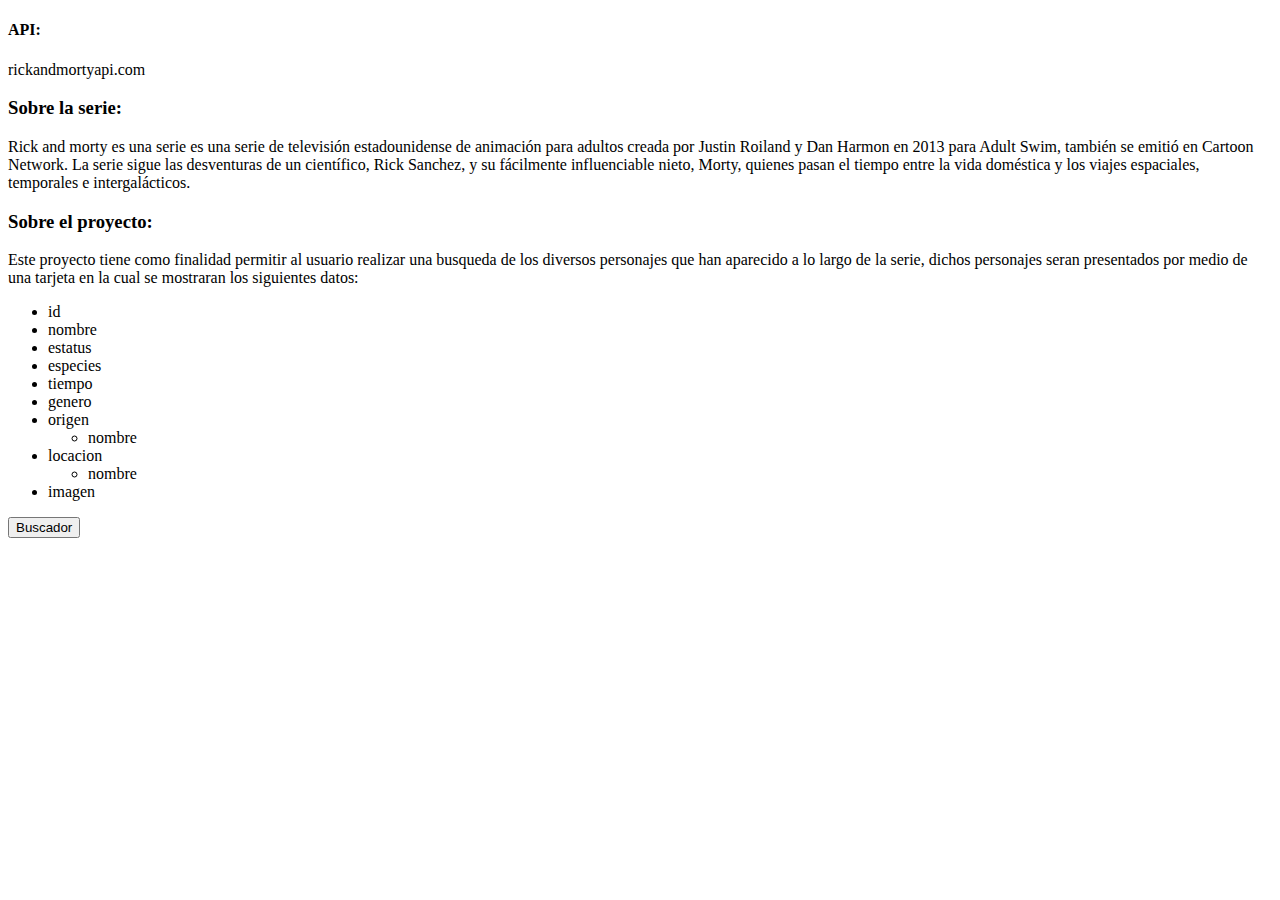
==== index.html @ 48a90b0f "Merge branch 'develop-api' of https://github.com/Richard-The-Wise/miniHackaton into develop-api" ====
<!DOCTYPE html>
<html lang="en">
<head>
    <meta charset="UTF-8">
    <meta http-equiv="X-UA-Compatible" content="IE=edge">
    <meta name="viewport" content="width=device-width, initial-scale=1.0">
    <title>Document</title>
</head>
<body>
    <!--Descripcion-->
    <div>
        <h4>API:</h4>
        <p>rickandmortyapi.com</p>
        <h3>Sobre la serie:</h3>
        <p>
            Rick and morty es una serie es una serie de televisión estadounidense de animación para adultos
            creada por Justin Roiland y Dan Harmon en 2013 para Adult Swim, también se emitió en Cartoon Network.
            La serie sigue las desventuras de un científico, Rick Sanchez, y su fácilmente influenciable nieto,
            Morty, quienes pasan el tiempo entre la vida doméstica y los viajes espaciales, temporales e
            intergalácticos.
        </p>
        <h3>Sobre el proyecto:</h3>
        <p>
            Este proyecto tiene como finalidad permitir al usuario realizar una busqueda de los
            diversos personajes
            que han aparecido a lo largo de la serie, dichos personajes seran presentados por medio de una tarjeta
            en la cual se mostraran los siguientes datos:
        <ul>
            <li>id</li>
            <li>nombre</li>
            <li>estatus</li>
            <li>especies</li>
            <li>tiempo</li>
            <li>genero</li>
            <li>origen</li>
            <ul>
                <li>nombre
                    <!--con hipervinculo-->
                </li>
            </ul>
            <li>locacion</li>
            <ul>
                <li>nombre
                    <!--con hipervinculo-->
                </li>
            </ul>
            <li>imagen</li>
        </ul>
        </p>
    </div>

    <!--Boton para ir a buscador-->
    <button type="button" class="btn btn-primary" href="buscador.html">Buscador</button>
    
</body>
</html>
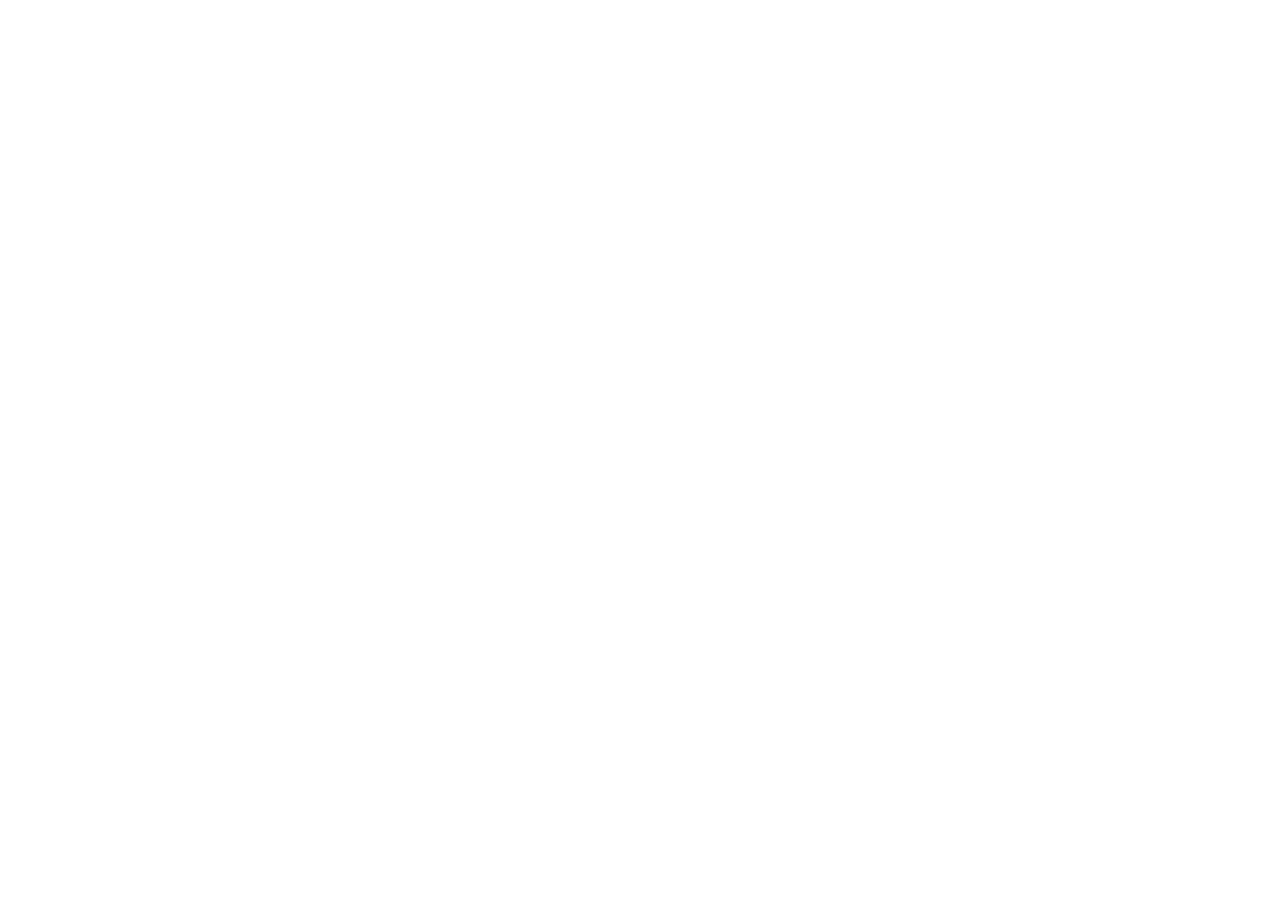
==== commit 5f8ae89f: "Update styles" ====
--- a/index.html
+++ b/index.html
@@ -4,53 +4,11 @@
     <meta charset="UTF-8">
     <meta http-equiv="X-UA-Compatible" content="IE=edge">
     <meta name="viewport" content="width=device-width, initial-scale=1.0">
-    <title>Document</title>
+    <script src="js/funciones.js"></script>
+    <style src="css/style.css" ></style>
+    <title>The mini Hackaton</title>
 </head>
 <body>
-    <!--Descripcion-->
-    <div>
-        <h4>API:</h4>
-        <p>rickandmortyapi.com</p>
-        <h3>Sobre la serie:</h3>
-        <p>
-            Rick and morty es una serie es una serie de televisión estadounidense de animación para adultos
-            creada por Justin Roiland y Dan Harmon en 2013 para Adult Swim, también se emitió en Cartoon Network.
-            La serie sigue las desventuras de un científico, Rick Sanchez, y su fácilmente influenciable nieto,
-            Morty, quienes pasan el tiempo entre la vida doméstica y los viajes espaciales, temporales e
-            intergalácticos.
-        </p>
-        <h3>Sobre el proyecto:</h3>
-        <p>
-            Este proyecto tiene como finalidad permitir al usuario realizar una busqueda de los
-            diversos personajes
-            que han aparecido a lo largo de la serie, dichos personajes seran presentados por medio de una tarjeta
-            en la cual se mostraran los siguientes datos:
-        <ul>
-            <li>id</li>
-            <li>nombre</li>
-            <li>estatus</li>
-            <li>especies</li>
-            <li>tiempo</li>
-            <li>genero</li>
-            <li>origen</li>
-            <ul>
-                <li>nombre
-                    <!--con hipervinculo-->
-                </li>
-            </ul>
-            <li>locacion</li>
-            <ul>
-                <li>nombre
-                    <!--con hipervinculo-->
-                </li>
-            </ul>
-            <li>imagen</li>
-        </ul>
-        </p>
-    </div>
-
-    <!--Boton para ir a buscador-->
-    <button type="button" class="btn btn-primary" href="buscador.html">Buscador</button>
     
 </body>
 </html>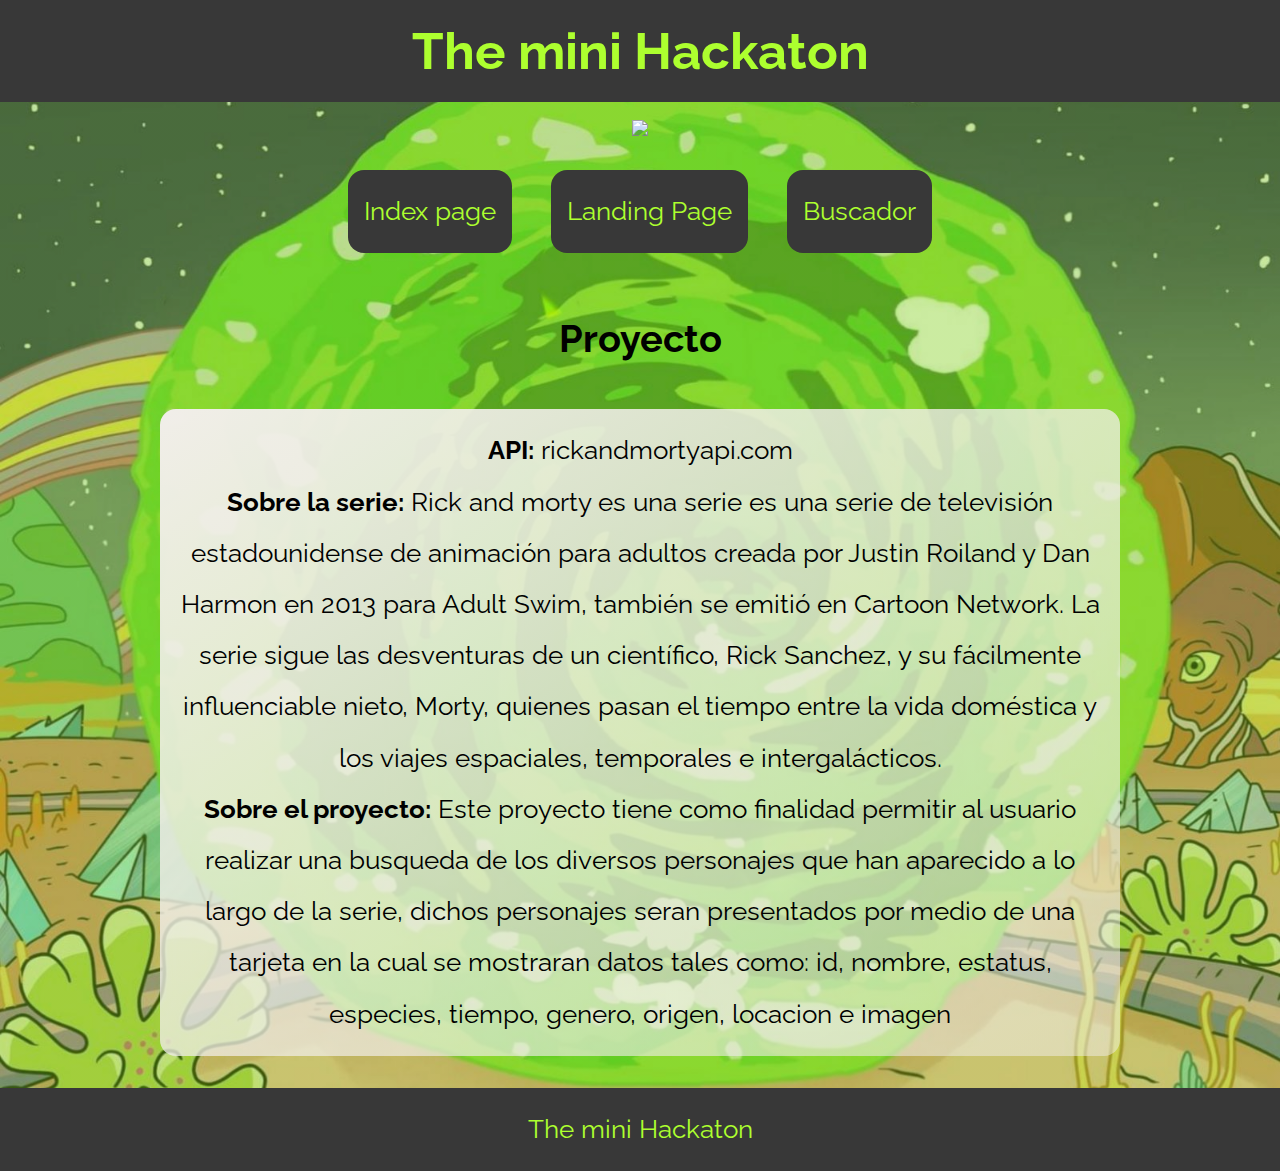
==== commit ac5108f4: "Actualizando index" ====
--- a/index.html
+++ b/index.html
@@ -5,10 +5,54 @@
     <meta http-equiv="X-UA-Compatible" content="IE=edge">
     <meta name="viewport" content="width=device-width, initial-scale=1.0">
     <script src="js/funciones.js"></script>
-    <style src="css/style.css" ></style>
+
+    <link rel="preload"
+        href="https://fonts.googleapis.com/css2?family=Raleway:wght@400;700&family=Work+Sans&display=swap"
+        crossorigin="crossorigin" as="font">
+    <link href="https://fonts.googleapis.com/css2?family=Raleway:wght@400;700&family=Work+Sans&display=swap"
+        rel="stylesheet">
+    <link rel="stylesheet" href="css/style.css">
     <title>The mini Hackaton</title>
 </head>
-<body>
-    
+<body class="homepage-bg">
+    <header>
+        <h1>The mini Hackaton</h1>
+    </header>
+
+    <img src="https://i.pinimg.com/originals/3d/47/4f/3d474f82ff71595e8081f9a120892ae8.gif">
+    <div class="functions-btns">
+        <a class="function-btn" href="/index.html">Index page</a>
+        <a class="function-btn" href="/landing.html">Landing Page</a>
+        <a class="function-btn" href="/buscador.html">Buscador</a>
+    </div>
+    <main>
+        <h2>Proyecto</h2>
+        <section class="seccion">
+            <p>
+                <b>API:</b>
+                rickandmortyapi.com<br>
+                <b>Sobre la serie:</b>
+                Rick and morty es una serie es una serie de televisión estadounidense de animación para adultos
+                creada por Justin Roiland y Dan Harmon en 2013 para Adult Swim, también se emitió en Cartoon Network.
+                La serie sigue las desventuras de un científico, Rick Sanchez, y su fácilmente influenciable nieto,
+                Morty, quienes pasan el tiempo entre la vida doméstica y los viajes espaciales, temporales e
+                intergalácticos.<br>
+
+                <b>Sobre el proyecto:</b>
+
+                Este proyecto tiene como finalidad permitir al usuario realizar una busqueda de los
+                diversos personajes
+                que han aparecido a lo largo de la serie, dichos personajes seran presentados por medio de una tarjeta
+                en la cual se mostraran datos tales como: id, nombre, estatus, especies, tiempo, genero, origen,
+                locacion e imagen<br>
+            </p>
+        </section>
+    </main>
+
+    <footer>
+        <p>The mini Hackaton</p>
+    </footer>
+
 </body>
+
 </html>--- a/css/style.css
+++ b/css/style.css
@@ -0,0 +1,102 @@
+:root {
+    --generalFont: 'Work Sans', sans-serif;
+    --mainFont: 'Raleway', sans-serif;
+}
+
+.homepage-bg {
+    background: linear-gradient(rgba(125, 206, 19, 0.4), rgba(125, 206, 19, 0.4)), url(../img/background.jpeg);
+    background-size: cover;
+    background-position: center center;
+}
+
+html,
+body {
+    margin: 0;
+    height: 100%;
+    width: 100%;
+    padding: 0;
+}
+
+body {
+    font-family: var(--mainFont);
+    font-size: 1.6rem;
+    line-height: 2;
+    text-align: center;
+}
+
+p,
+h1,
+h4 {
+    margin: 0;
+}
+
+header {
+    background-color: #383838;
+    margin: 0;
+    color: greenyellow;
+}
+
+main {
+    width: 80%;
+    margin: auto;
+}
+
+footer {
+    background-color: #383838;
+    padding: 1rem;
+    color: greenyellow;
+}
+
+.integrantes {
+    display: grid;
+    grid-template: auto / repeat(3, 33.3%);
+}
+
+.integrante {
+    margin: 1rem;
+}
+
+.integrante img {
+    width: 100%;
+}
+
+.seccion {
+    margin: 2rem;
+}
+
+.integrante,
+.seccion {
+    background-image: linear-gradient(to bottom right, rgba(241, 238, 233, 1), rgba(241, 238, 233, 0.5));
+    border-radius: 1rem;
+    padding: 1rem;
+}
+
+.functions-btns {
+    display: auto / repeat (2, 50%);
+}
+
+.function-btn {
+    background-color: #383838;
+    /* Green */
+    border-radius: 1rem;
+    color: greenyellow;
+    padding: 1rem;
+    margin: 1rem;
+    text-align: center;
+    text-decoration: none;
+    display: inline-block;
+}
+
+.function-btn:hover {
+    background-color: greenyellow;
+    color: #383838;
+    transition: 1s;
+}
+
+@media (max-width: 744px) {
+    .integrantes, 
+    .functions-btns {
+        display: flex;
+        flex-direction: column;
+    }
+}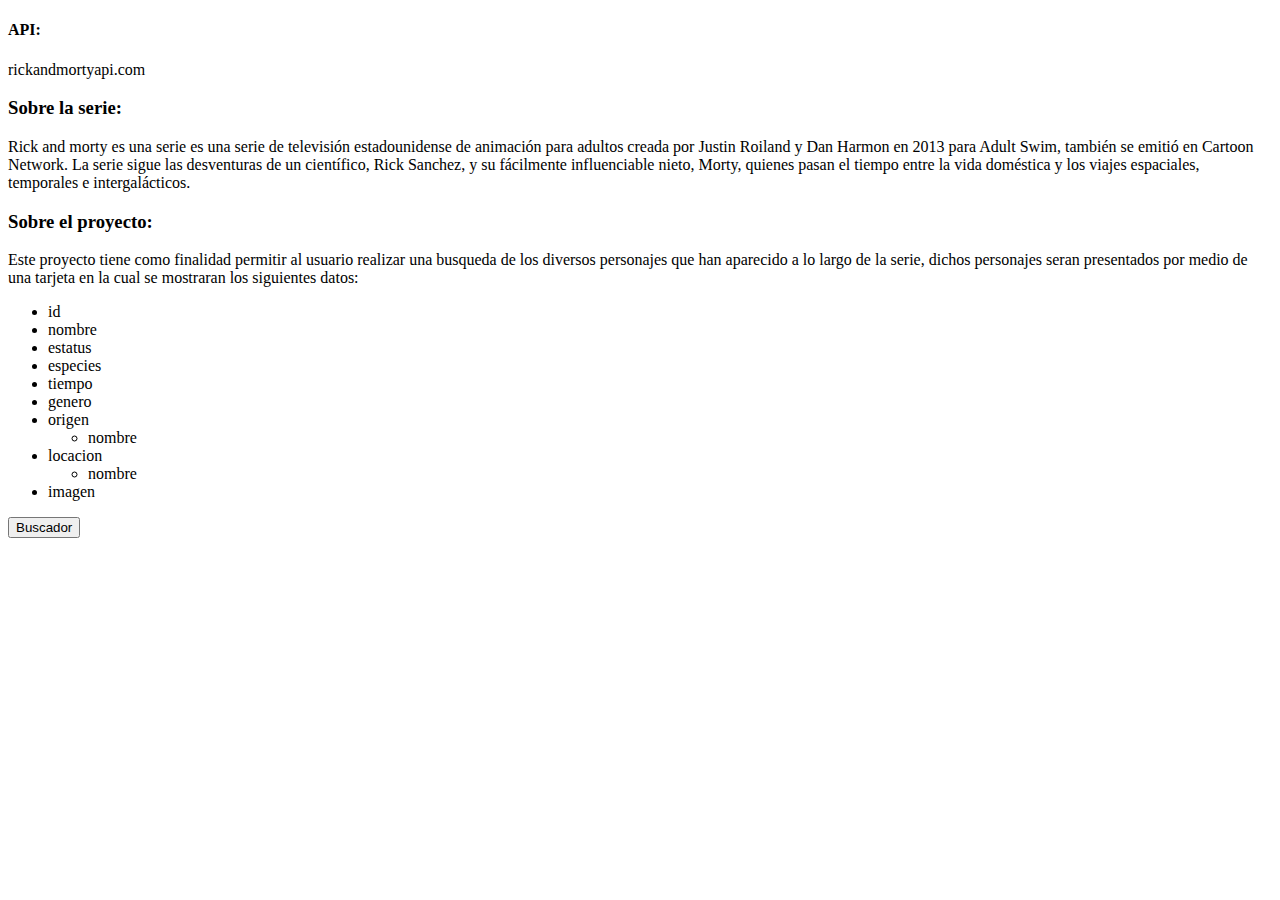
==== commit 7afb9228: "Merge pull request #1 from Richard-The-Wise/feature/api-load" ====
--- a/index.html
+++ b/index.html
@@ -4,55 +4,52 @@
     <meta charset="UTF-8">
     <meta http-equiv="X-UA-Compatible" content="IE=edge">
     <meta name="viewport" content="width=device-width, initial-scale=1.0">
-    <script src="js/funciones.js"></script>
+    <title>Document</title>
+</head>
+<body>
+    <!--Descripcion-->
+    <div>
+        <h4>API:</h4>
+        <p>rickandmortyapi.com</p>
+        <h3>Sobre la serie:</h3>
+        <p>
+            Rick and morty es una serie es una serie de televisión estadounidense de animación para adultos
+            creada por Justin Roiland y Dan Harmon en 2013 para Adult Swim, también se emitió en Cartoon Network.
+            La serie sigue las desventuras de un científico, Rick Sanchez, y su fácilmente influenciable nieto,
+            Morty, quienes pasan el tiempo entre la vida doméstica y los viajes espaciales, temporales e
+            intergalácticos.
+        </p>
+        <h3>Sobre el proyecto:</h3>
+        <p>
+            Este proyecto tiene como finalidad permitir al usuario realizar una busqueda de los
+            diversos personajes
+            que han aparecido a lo largo de la serie, dichos personajes seran presentados por medio de una tarjeta
+            en la cual se mostraran los siguientes datos:
+        <ul>
+            <li>id</li>
+            <li>nombre</li>
+            <li>estatus</li>
+            <li>especies</li>
+            <li>tiempo</li>
+            <li>genero</li>
+            <li>origen</li>
+            <ul>
+                <li>nombre
+                    <!--con hipervinculo-->
+                </li>
+            </ul>
+            <li>locacion</li>
+            <ul>
+                <li>nombre
+                    <!--con hipervinculo-->
+                </li>
+            </ul>
+            <li>imagen</li>
+        </ul>
+        </p>
+    </div>
 
-    <link rel="preload"
-        href="https://fonts.googleapis.com/css2?family=Raleway:wght@400;700&family=Work+Sans&display=swap"
-        crossorigin="crossorigin" as="font">
-    <link href="https://fonts.googleapis.com/css2?family=Raleway:wght@400;700&family=Work+Sans&display=swap"
-        rel="stylesheet">
-    <link rel="stylesheet" href="css/style.css">
-    <title>The mini Hackaton</title>
-</head>
-<body class="homepage-bg">
-    <header>
-        <h1>The mini Hackaton</h1>
-    </header>
-
-    <img src="https://i.pinimg.com/originals/3d/47/4f/3d474f82ff71595e8081f9a120892ae8.gif">
-    <div class="functions-btns">
-        <a class="function-btn" href="/index.html">Index page</a>
-        <a class="function-btn" href="/landing.html">Landing Page</a>
-        <a class="function-btn" href="/buscador.html">Buscador</a>
-    </div>
-    <main>
-        <h2>Proyecto</h2>
-        <section class="seccion">
-            <p>
-                <b>API:</b>
-                rickandmortyapi.com<br>
-                <b>Sobre la serie:</b>
-                Rick and morty es una serie es una serie de televisión estadounidense de animación para adultos
-                creada por Justin Roiland y Dan Harmon en 2013 para Adult Swim, también se emitió en Cartoon Network.
-                La serie sigue las desventuras de un científico, Rick Sanchez, y su fácilmente influenciable nieto,
-                Morty, quienes pasan el tiempo entre la vida doméstica y los viajes espaciales, temporales e
-                intergalácticos.<br>
-
-                <b>Sobre el proyecto:</b>
-
-                Este proyecto tiene como finalidad permitir al usuario realizar una busqueda de los
-                diversos personajes
-                que han aparecido a lo largo de la serie, dichos personajes seran presentados por medio de una tarjeta
-                en la cual se mostraran datos tales como: id, nombre, estatus, especies, tiempo, genero, origen,
-                locacion e imagen<br>
-            </p>
-        </section>
-    </main>
-
-    <footer>
-        <p>The mini Hackaton</p>
-    </footer>
-
+    <!--Boton para ir a buscador-->
+    <button type="button" class="btn btn-primary" href="buscador.html">Buscador</button>
 </body>
-
-</html>+</html>
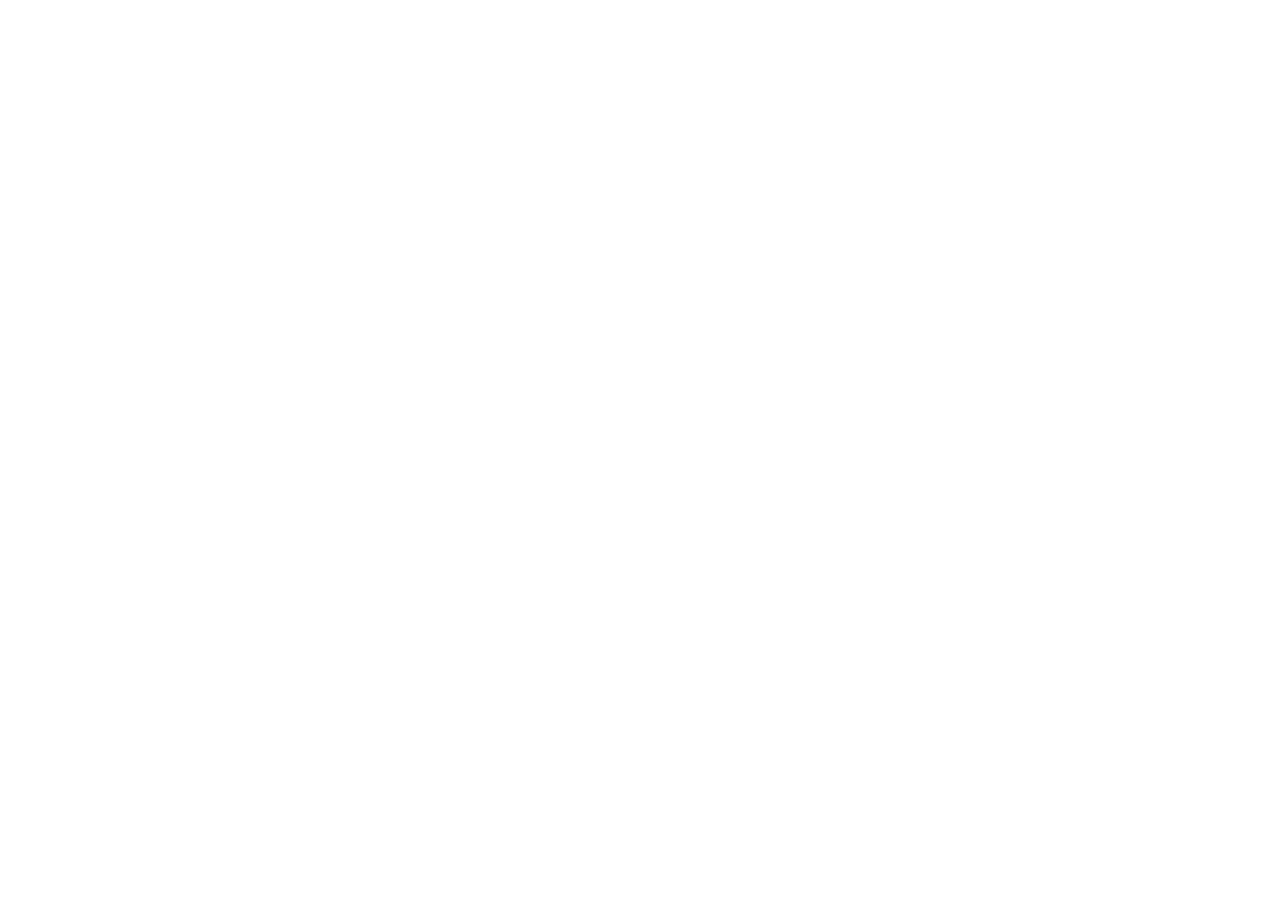
==== commit 4086ef22: "Merge branch 'main' into feat/landing-page" ====
--- a/index.html
+++ b/index.html
@@ -4,52 +4,4 @@
     <meta charset="UTF-8">
     <meta http-equiv="X-UA-Compatible" content="IE=edge">
     <meta name="viewport" content="width=device-width, initial-scale=1.0">
-    <title>Document</title>
-</head>
-<body>
-    <!--Descripcion-->
-    <div>
-        <h4>API:</h4>
-        <p>rickandmortyapi.com</p>
-        <h3>Sobre la serie:</h3>
-        <p>
-            Rick and morty es una serie es una serie de televisión estadounidense de animación para adultos
-            creada por Justin Roiland y Dan Harmon en 2013 para Adult Swim, también se emitió en Cartoon Network.
-            La serie sigue las desventuras de un científico, Rick Sanchez, y su fácilmente influenciable nieto,
-            Morty, quienes pasan el tiempo entre la vida doméstica y los viajes espaciales, temporales e
-            intergalácticos.
-        </p>
-        <h3>Sobre el proyecto:</h3>
-        <p>
-            Este proyecto tiene como finalidad permitir al usuario realizar una busqueda de los
-            diversos personajes
-            que han aparecido a lo largo de la serie, dichos personajes seran presentados por medio de una tarjeta
-            en la cual se mostraran los siguientes datos:
-        <ul>
-            <li>id</li>
-            <li>nombre</li>
-            <li>estatus</li>
-            <li>especies</li>
-            <li>tiempo</li>
-            <li>genero</li>
-            <li>origen</li>
-            <ul>
-                <li>nombre
-                    <!--con hipervinculo-->
-                </li>
-            </ul>
-            <li>locacion</li>
-            <ul>
-                <li>nombre
-                    <!--con hipervinculo-->
-                </li>
-            </ul>
-            <li>imagen</li>
-        </ul>
-        </p>
-    </div>
 
-    <!--Boton para ir a buscador-->
-    <button type="button" class="btn btn-primary" href="buscador.html">Buscador</button>
-</body>
-</html>
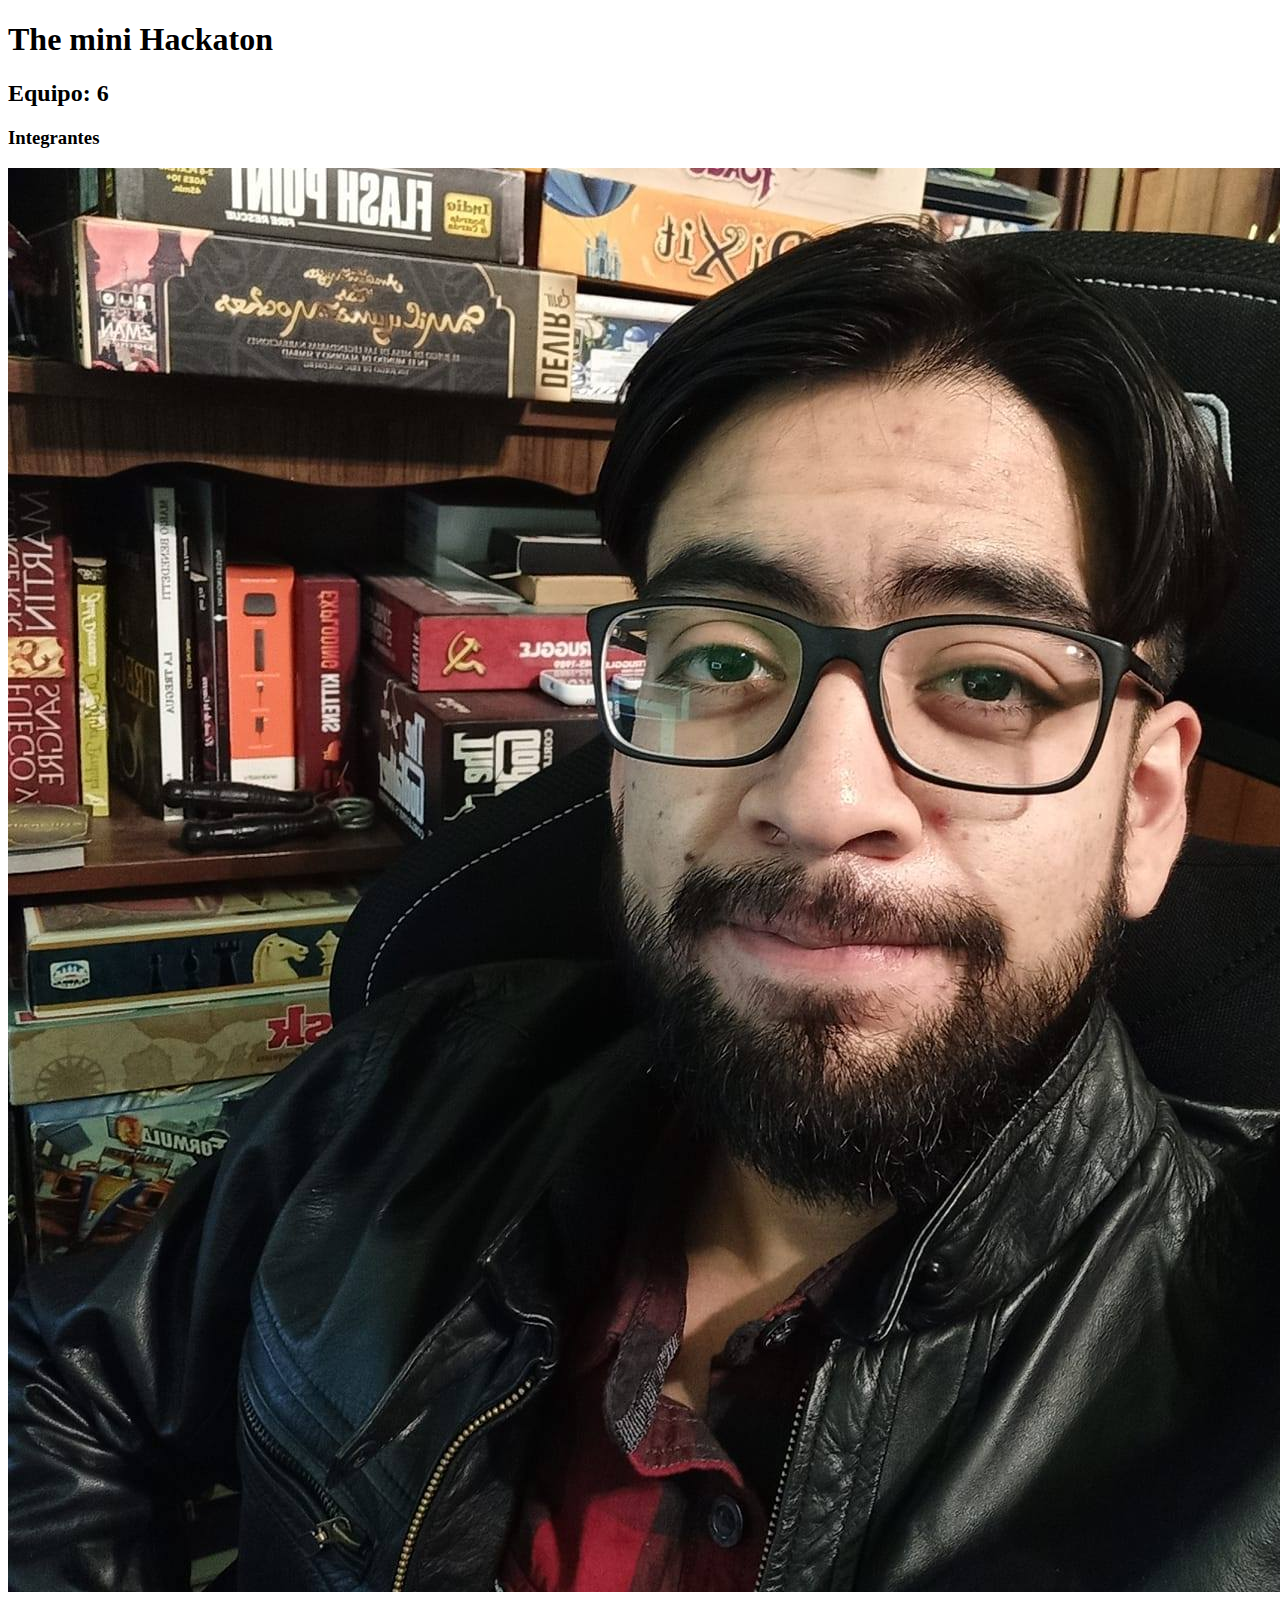
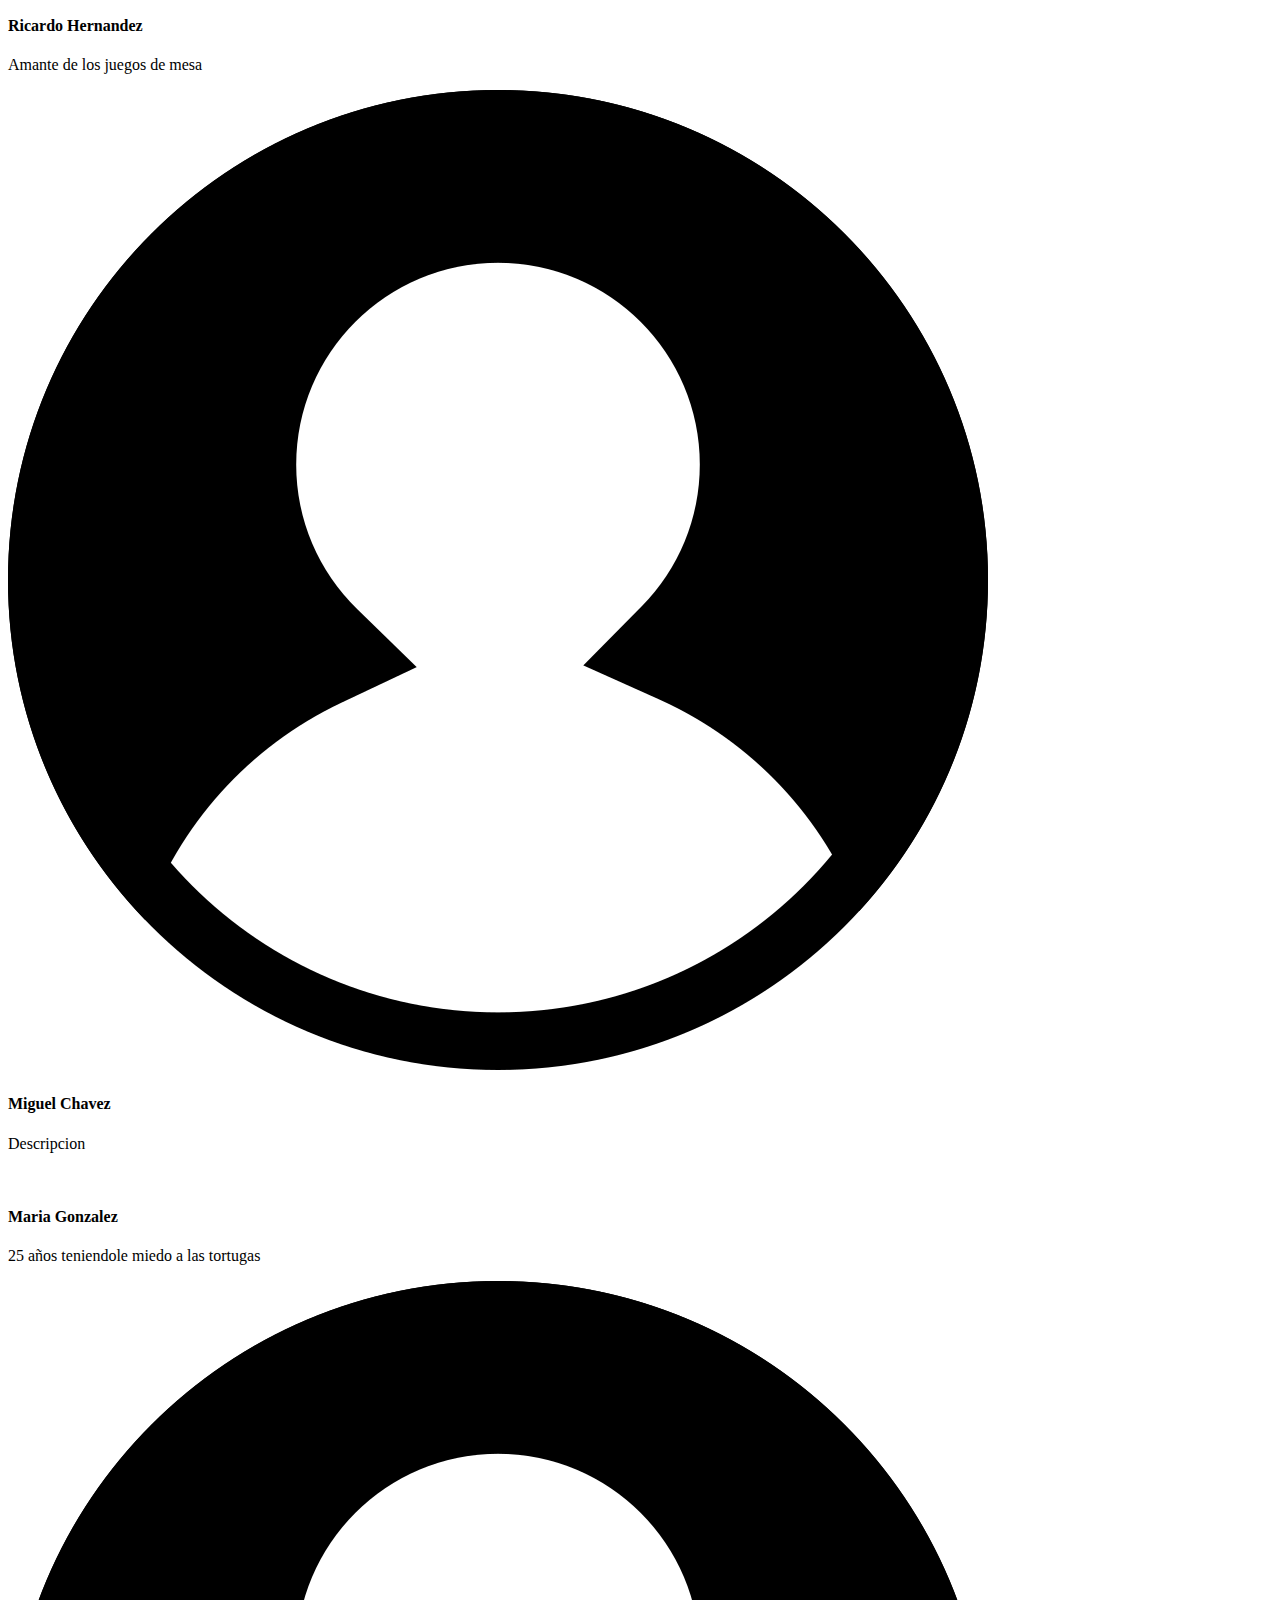
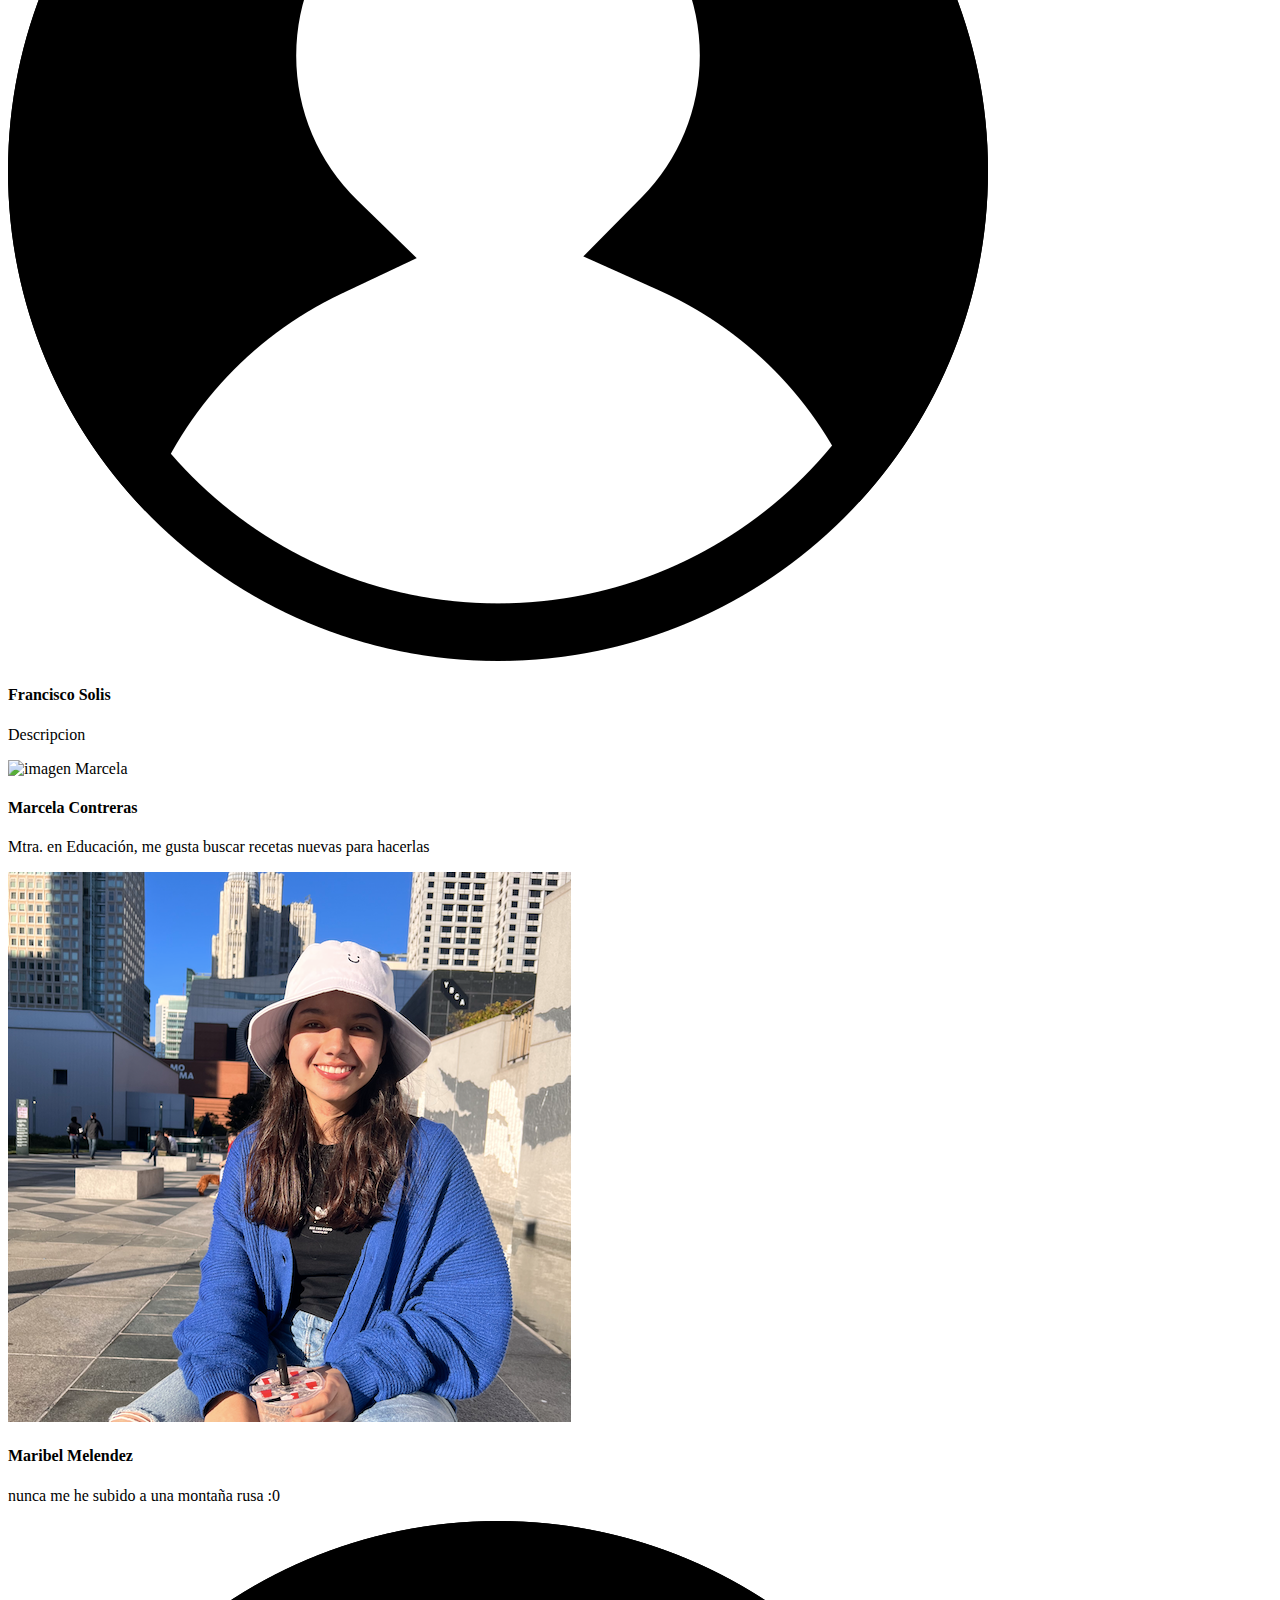
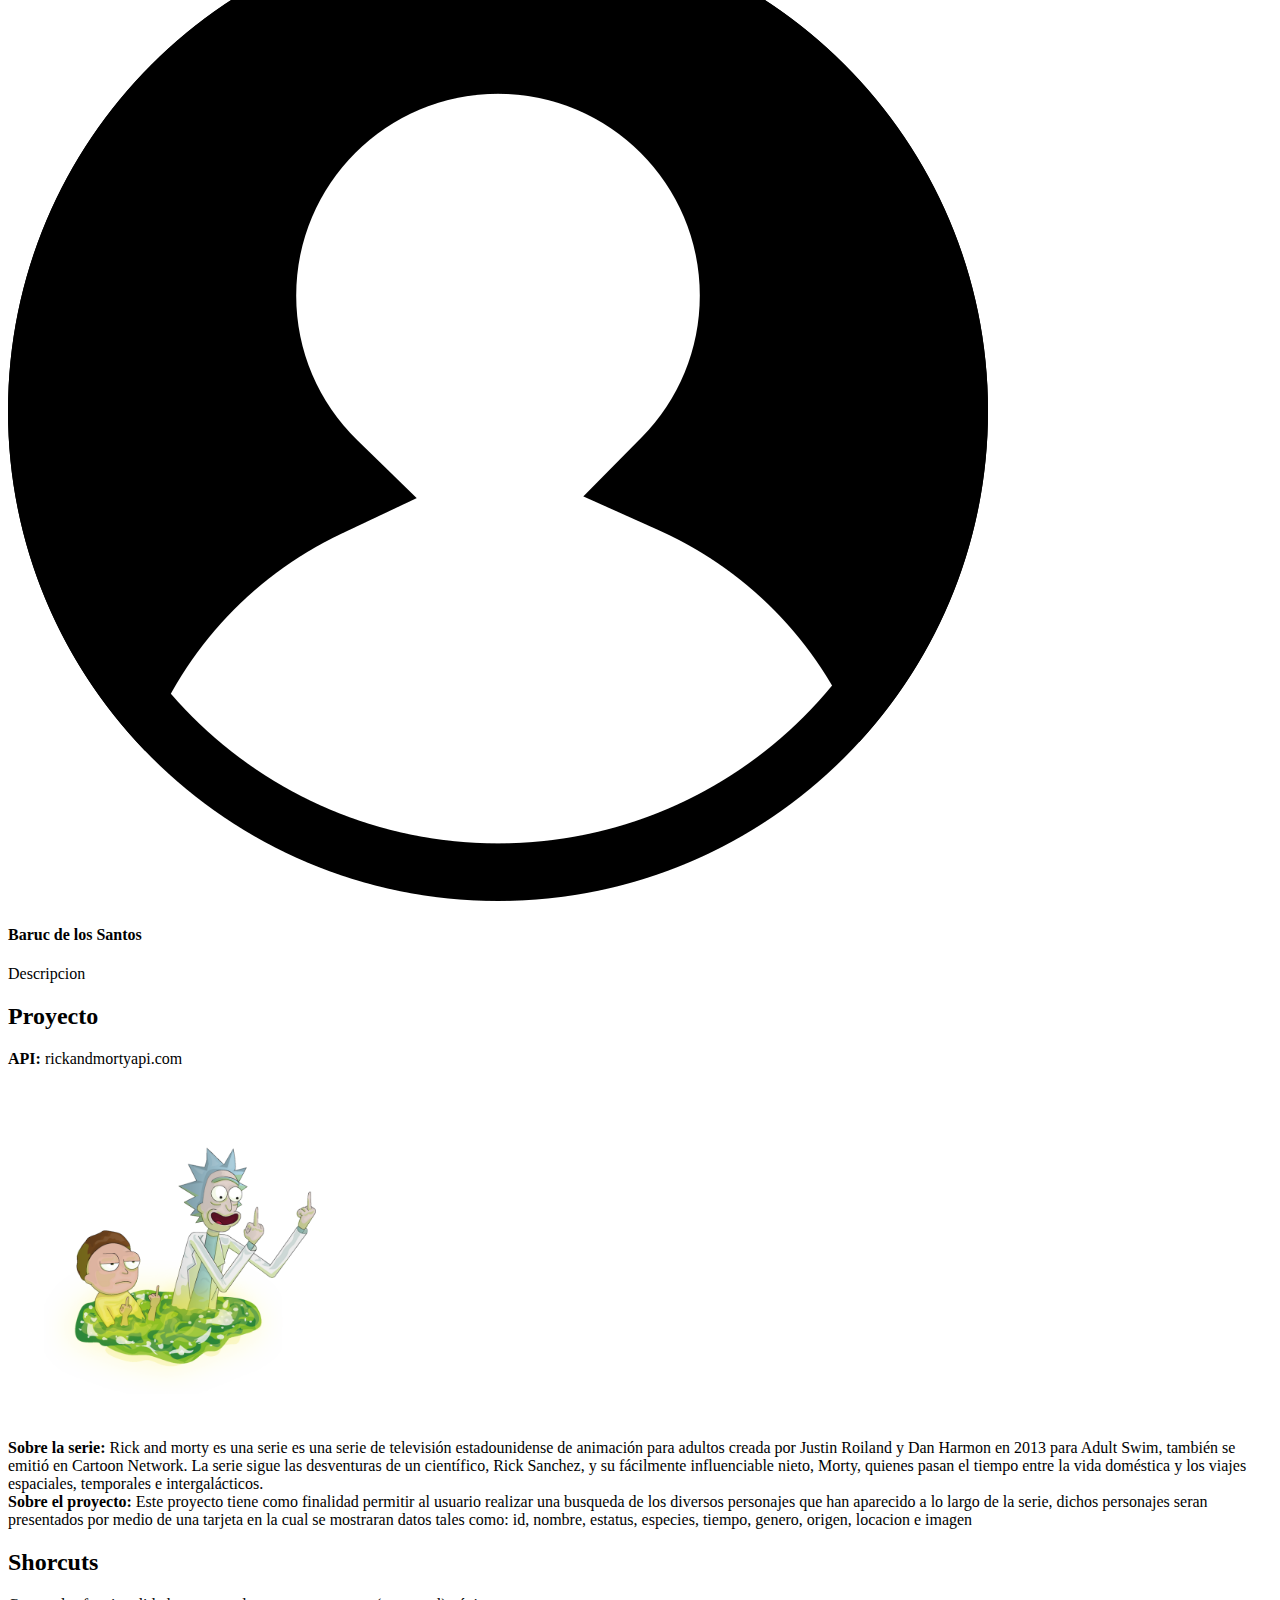
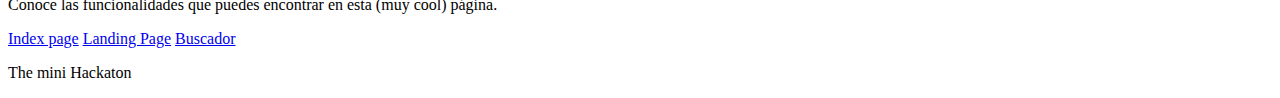
==== commit 71d2b0aa: "Rename landing.html to index.html" ====
--- a/index.html
+++ b/index.html
@@ -1,7 +1,116 @@
 <!DOCTYPE html>
 <html lang="en">
+
 <head>
     <meta charset="UTF-8">
     <meta http-equiv="X-UA-Compatible" content="IE=edge">
     <meta name="viewport" content="width=device-width, initial-scale=1.0">
+    <script src="js/funciones.js"></script>
 
+    <link rel="preload"
+        href="https://fonts.googleapis.com/css2?family=Raleway:wght@400;700&family=Work+Sans&display=swap"
+        crossorigin="crossorigin" as="font">
+    <link href="https://fonts.googleapis.com/css2?family=Raleway:wght@400;700&family=Work+Sans&display=swap"
+        rel="stylesheet">
+    <link rel="stylesheet" href="css/style.css">
+    <title>The mini Hackaton</title>
+</head>
+
+<body class="homepage-bg">
+    <header>
+        <h1>The mini Hackaton</h1>
+    </header>
+
+    <main>
+        <h2>Equipo: 6</h2>
+        <h3>Integrantes</h3>
+
+        <section class="integrantes">
+            <div class="integrante">
+                <img src="img/img-Ricardo.jpg" alt="">
+                <h4>Ricardo Hernandez</h4>
+                <p>Amante de los juegos de mesa</p>
+            </div>
+
+            <div class="integrante">
+                <img src="/img/default-img.png" alt="">
+                <h4>Miguel Chavez</h4>
+                <p>Descripcion</p>
+            </div>
+
+            <div class="integrante">
+                <img width="150px" style="border-radius: 50%;"
+                    src="https://scontent.fmex10-1.fna.fbcdn.net/v/t1.6435-9/96510130_2871701796216963_8828112261097717760_n.jpg?_nc_cat=100&ccb=1-7&_nc_sid=09cbfe&_nc_ohc=uiK7Mj06Y_8AX9zMflC&_nc_ht=scontent.fmex10-1.fna&oh=00_AT8WtmkTUTqJ25-zutuGmRsMDlG2fR9u0x1fdQUtiqtmEg&oe=632F3EEE"
+                    alt="">
+                <h4>Maria Gonzalez</h4>
+                <p>25 años teniendole miedo a las tortugas</p>
+            </div>
+
+            <div class="integrante">
+                <img src="/img/default-img.png" alt="">
+                <h4>Francisco Solis</h4>
+                <p>Descripcion</p>
+            </div>
+
+            <div class="integrante">
+                <img src="/img/img-Marce.jpg" alt="imagen Marcela">
+                <h4>Marcela Contreras</h4>
+                <p>Mtra. en Educación, me gusta buscar recetas nuevas para hacerlas</p>
+            </div>
+
+            <div class="integrante">
+                <img src="/img/img-maribel.png" alt="imagen maribel">
+                <h4>Maribel Melendez</h4>
+                <p>nunca me he subido a una montaña rusa :0</p>
+            </div>
+
+            <div class="integrante">
+                <img src="/img/default-img.png" alt="">
+                <h4>Baruc de los Santos</h4>
+                <p>Descripcion</p>
+            </div>
+        </section>
+
+        <h2>Proyecto</h2>
+        <section class="seccion">
+            <p>
+                <b>API:</b>
+                rickandmortyapi.com<br> </p>
+
+                <img width="30%" src="/img/rickmorty.png" alt="">
+                
+                <p><b>Sobre la serie:</b>
+                Rick and morty es una serie es una serie de televisión estadounidense de animación para adultos
+                creada por Justin Roiland y Dan Harmon en 2013 para Adult Swim, también se emitió en Cartoon Network.
+                La serie sigue las desventuras de un científico, Rick Sanchez, y su fácilmente influenciable nieto,
+                Morty, quienes pasan el tiempo entre la vida doméstica y los viajes espaciales, temporales e
+                intergalácticos.<br>
+
+                <b>Sobre el proyecto:</b>
+
+                Este proyecto tiene como finalidad permitir al usuario realizar una busqueda de los
+                diversos personajes
+                que han aparecido a lo largo de la serie, dichos personajes seran presentados por medio de una tarjeta
+                en la cual se mostraran datos tales como: id, nombre, estatus, especies, tiempo, genero, origen,
+                locacion e imagen<br>
+            </p>
+        </section>
+
+        <h2>Shorcuts</h2>
+        <section class="seccion">
+            <p>Conoce las funcionalidades que puedes encontrar en esta (muy cool) página.</p>
+
+            <div class="functions-btns">
+                <a class="function-btn" href="/index.html">Index page</a>
+                <a class="function-btn" href="/landing.html">Landing Page</a>
+                <a class="function-btn" href="/buscador.html">Buscador</a>
+            </div>
+        </section>
+    </main>
+
+    <footer>
+        <p>The mini Hackaton</p>
+    </footer>
+
+</body>
+</html>
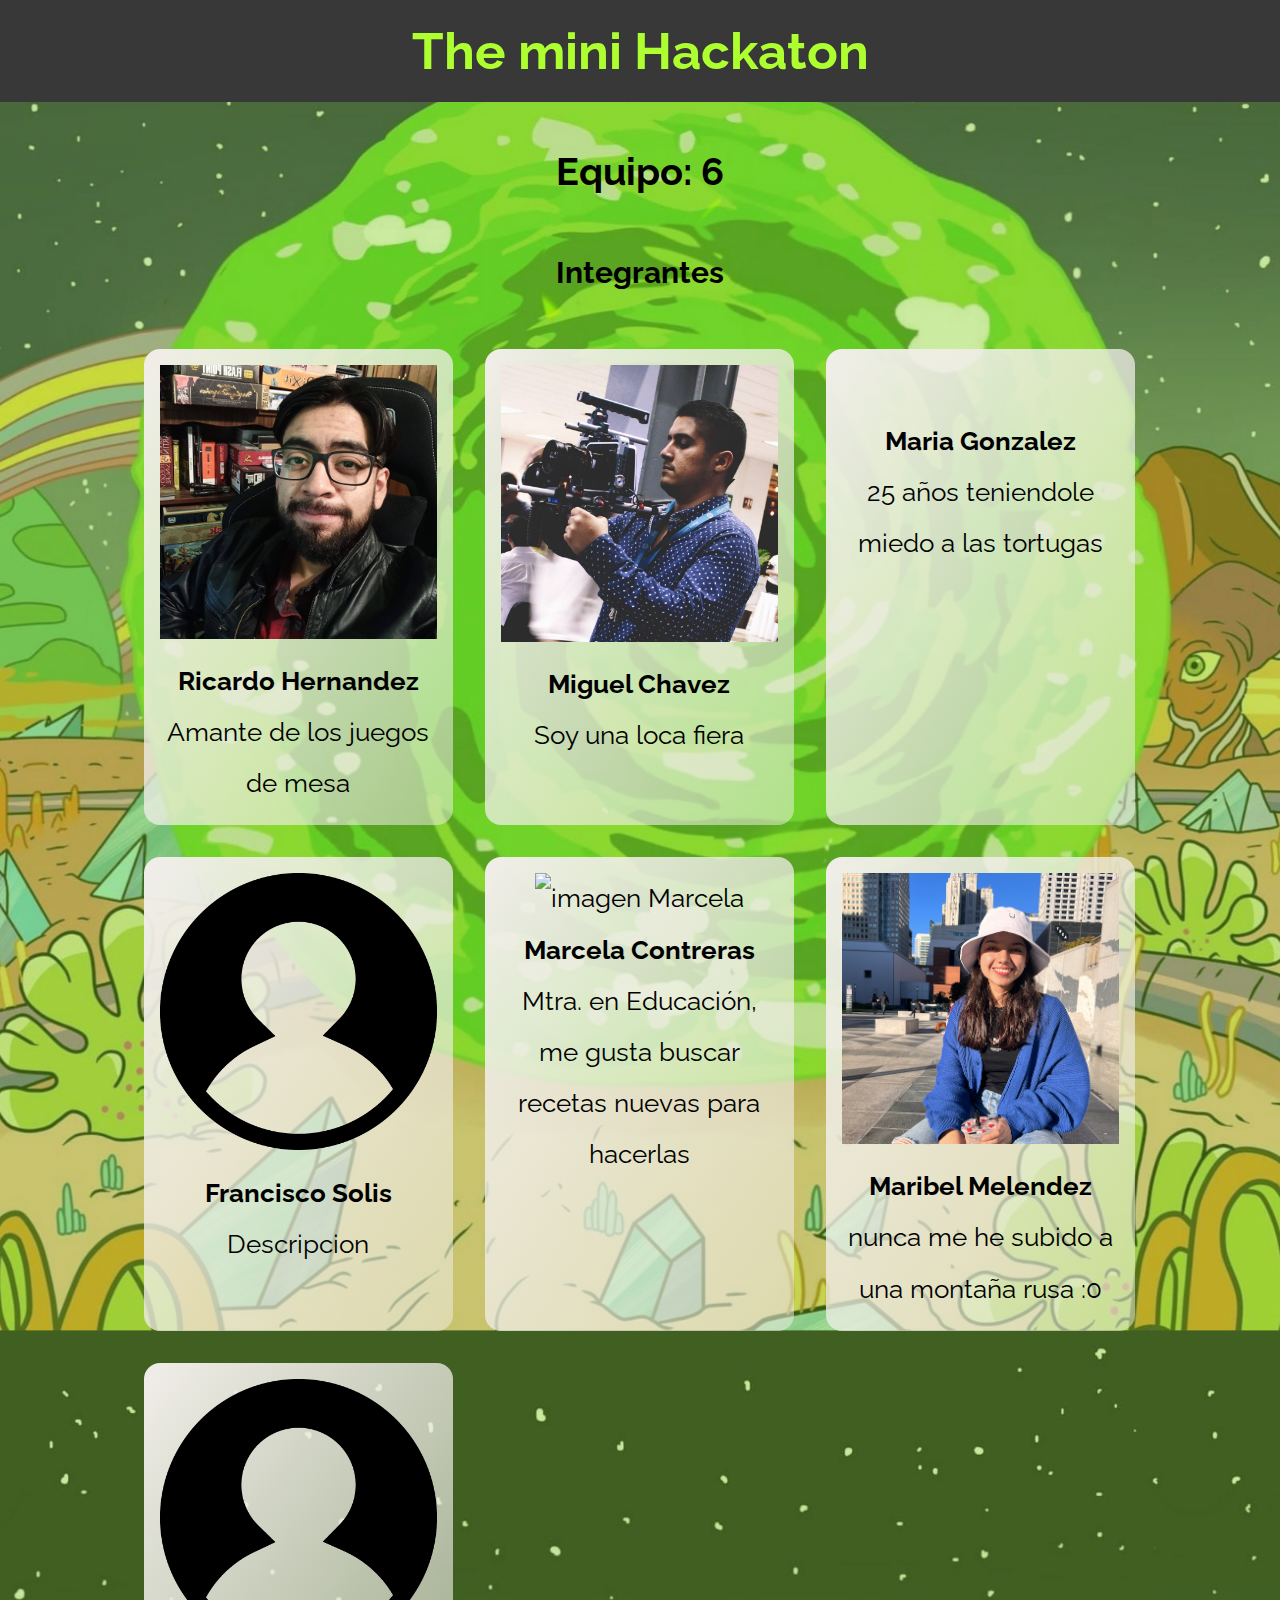
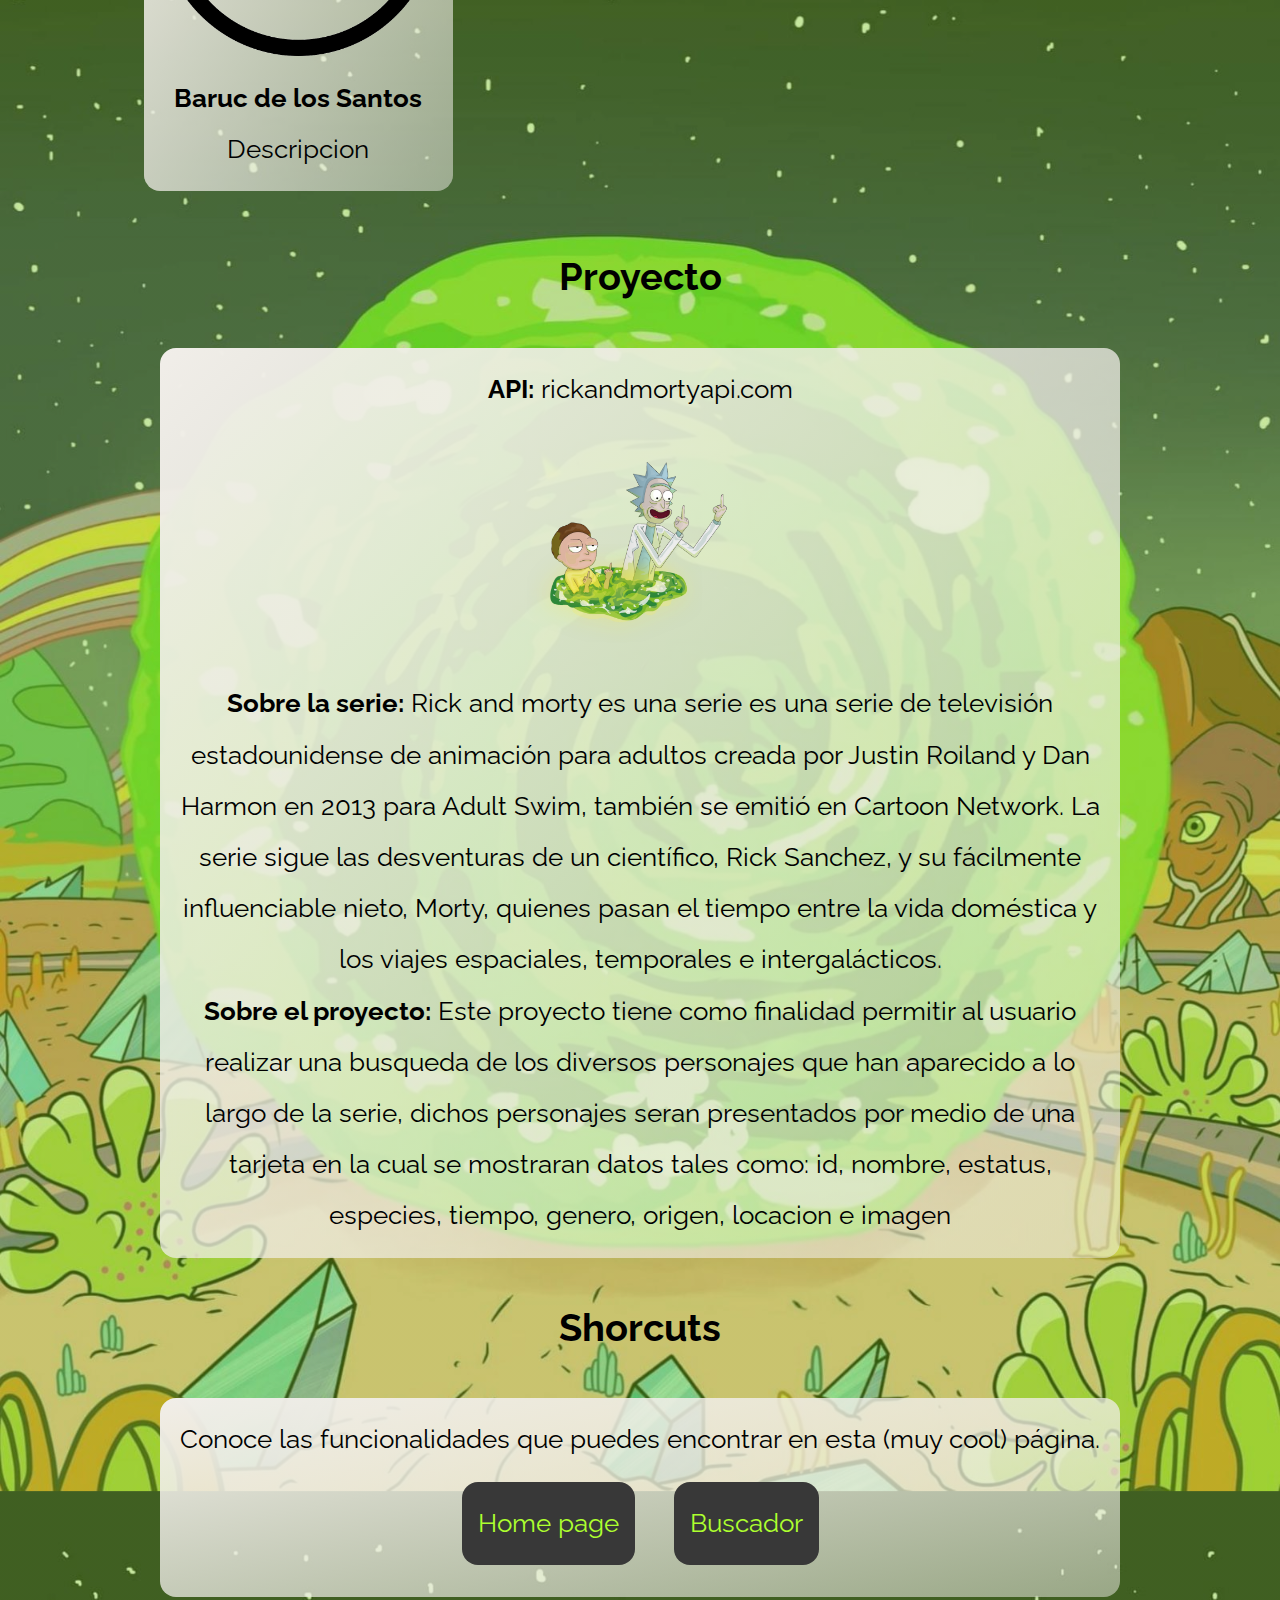
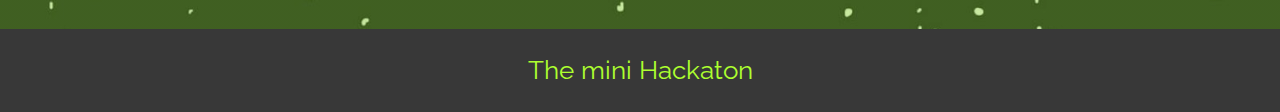
==== commit fb9ccaf9: "added img to index | changed index | fixed buscador" ====
--- a/index.html
+++ b/index.html
@@ -33,9 +33,9 @@
             </div>
 
             <div class="integrante">
-                <img src="/img/default-img.png" alt="">
+                <img src="/img/Miguel.jpg" alt="">
                 <h4>Miguel Chavez</h4>
-                <p>Descripcion</p>
+                <p>Soy una loca fiera</p>
             </div>
 
             <div class="integrante">
@@ -75,11 +75,12 @@
         <section class="seccion">
             <p>
                 <b>API:</b>
-                rickandmortyapi.com<br> </p>
+                rickandmortyapi.com<br>
+            </p>
 
-                <img width="30%" src="/img/rickmorty.png" alt="">
-                
-                <p><b>Sobre la serie:</b>
+            <img width="30%" src="/img/rickmorty.png" alt="">
+
+            <p><b>Sobre la serie:</b>
                 Rick and morty es una serie es una serie de televisión estadounidense de animación para adultos
                 creada por Justin Roiland y Dan Harmon en 2013 para Adult Swim, también se emitió en Cartoon Network.
                 La serie sigue las desventuras de un científico, Rick Sanchez, y su fácilmente influenciable nieto,
@@ -101,9 +102,9 @@
             <p>Conoce las funcionalidades que puedes encontrar en esta (muy cool) página.</p>
 
             <div class="functions-btns">
-                <a class="function-btn" href="/index.html">Index page</a>
-                <a class="function-btn" href="/landing.html">Landing Page</a>
-                <a class="function-btn" href="/buscador.html">Buscador</a>
+                <a class="function-btn" href="index.html">Home page</a>
+
+                <a class="function-btn" href="buscador.html">Buscador</a>
             </div>
         </section>
     </main>
@@ -113,4 +114,5 @@
     </footer>
 
 </body>
-</html>
+
+</html>--- a/css/style.css
+++ b/css/style.css
@@ -0,0 +1,113 @@
+:root {
+	--generalFont: "Work Sans", sans-serif;
+	--mainFont: "Raleway", sans-serif;
+}
+
+.homepage-bg {
+	background: linear-gradient(rgba(125, 206, 19, 0.4), rgba(125, 206, 19, 0.4)),
+		url(../img/background.jpeg);
+	background-size: cover;
+	background-position: center center;
+}
+
+html,
+body {
+	margin: 0;
+	height: 100%;
+	width: 100%;
+	padding: 0;
+}
+
+body {
+	font-family: var(--mainFont);
+	font-size: 1.6rem;
+	line-height: 2;
+	text-align: center;
+}
+
+p,
+h1,
+h4,
+header {
+	margin: 0;
+}
+
+header {
+	background-color: #383838;
+	color: greenyellow;
+}
+
+main {
+	width: 80%;
+	margin: auto;
+}
+
+footer {
+	background-color: #383838;
+	padding: 1rem;
+	color: greenyellow;
+}
+
+.integrantes {
+	display: grid;
+	grid-template: auto / repeat(3, 33.3%);
+}
+
+.integrante {
+	margin: 1rem;
+}
+
+.integrante img {
+	width: 100%;
+}
+
+.seccion {
+	margin: 2rem;
+}
+
+.integrante,
+.seccion {
+	background-image: linear-gradient(
+		to bottom right,
+		rgba(241, 238, 233, 1),
+		rgba(241, 238, 233, 0.5)
+	);
+	border-radius: 1rem;
+	padding: 1rem;
+}
+
+.functions-btns {
+	display: auto / repeat (2, 50%);
+}
+
+.function-btn {
+	background-color: #383838;
+	/* Green */
+	border-radius: 1rem;
+	color: greenyellow;
+	padding: 1rem;
+	margin: 1rem;
+	text-align: center;
+	text-decoration: none;
+	display: inline-block;
+}
+
+.function-btn:hover {
+	background-color: greenyellow;
+	color: #383838;
+	transition: 1s;
+}
+
+@media (max-width: 744px) {
+	.integrantes,
+	.functions-btns {
+		display: flex;
+		flex-direction: column;
+	}
+}
+
+.gridColms {
+	display: grid;
+	grid-template-columns: repeat(3, 1fr);
+	grid-gap: 10;
+}
